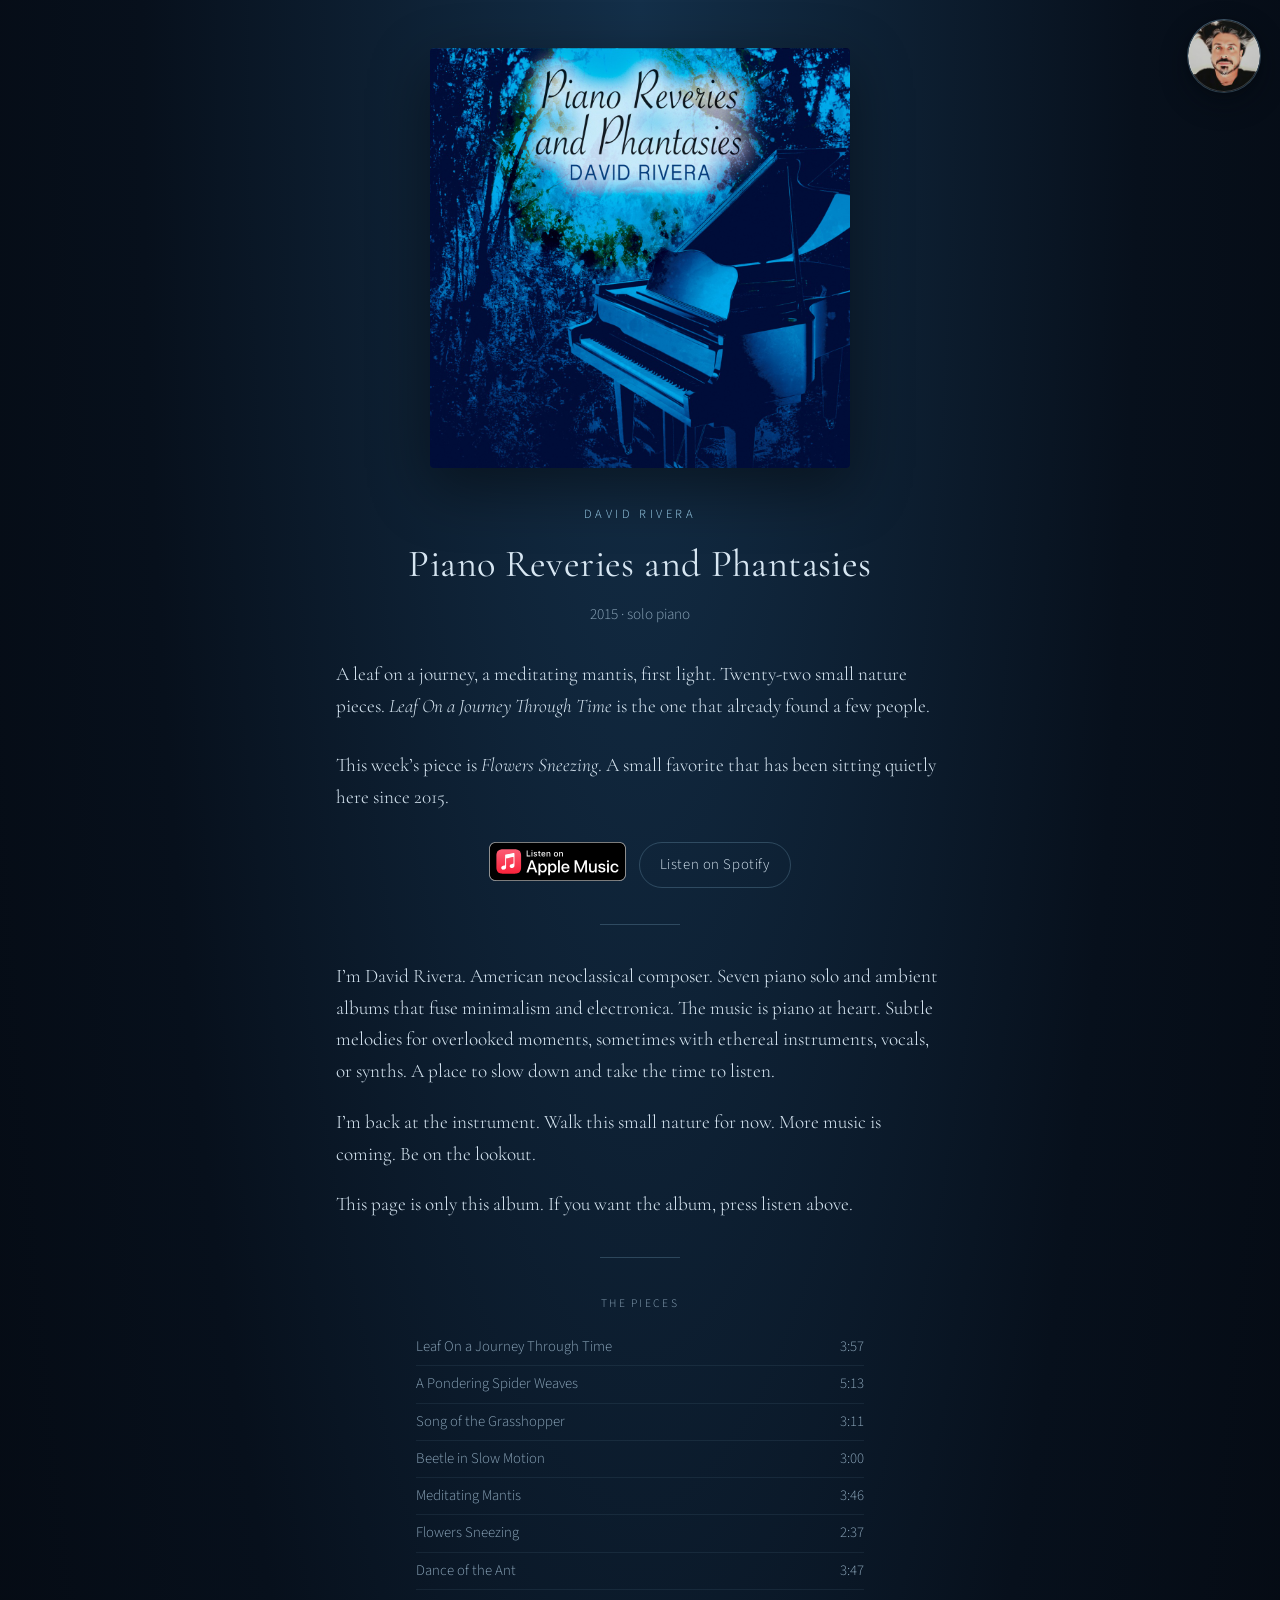
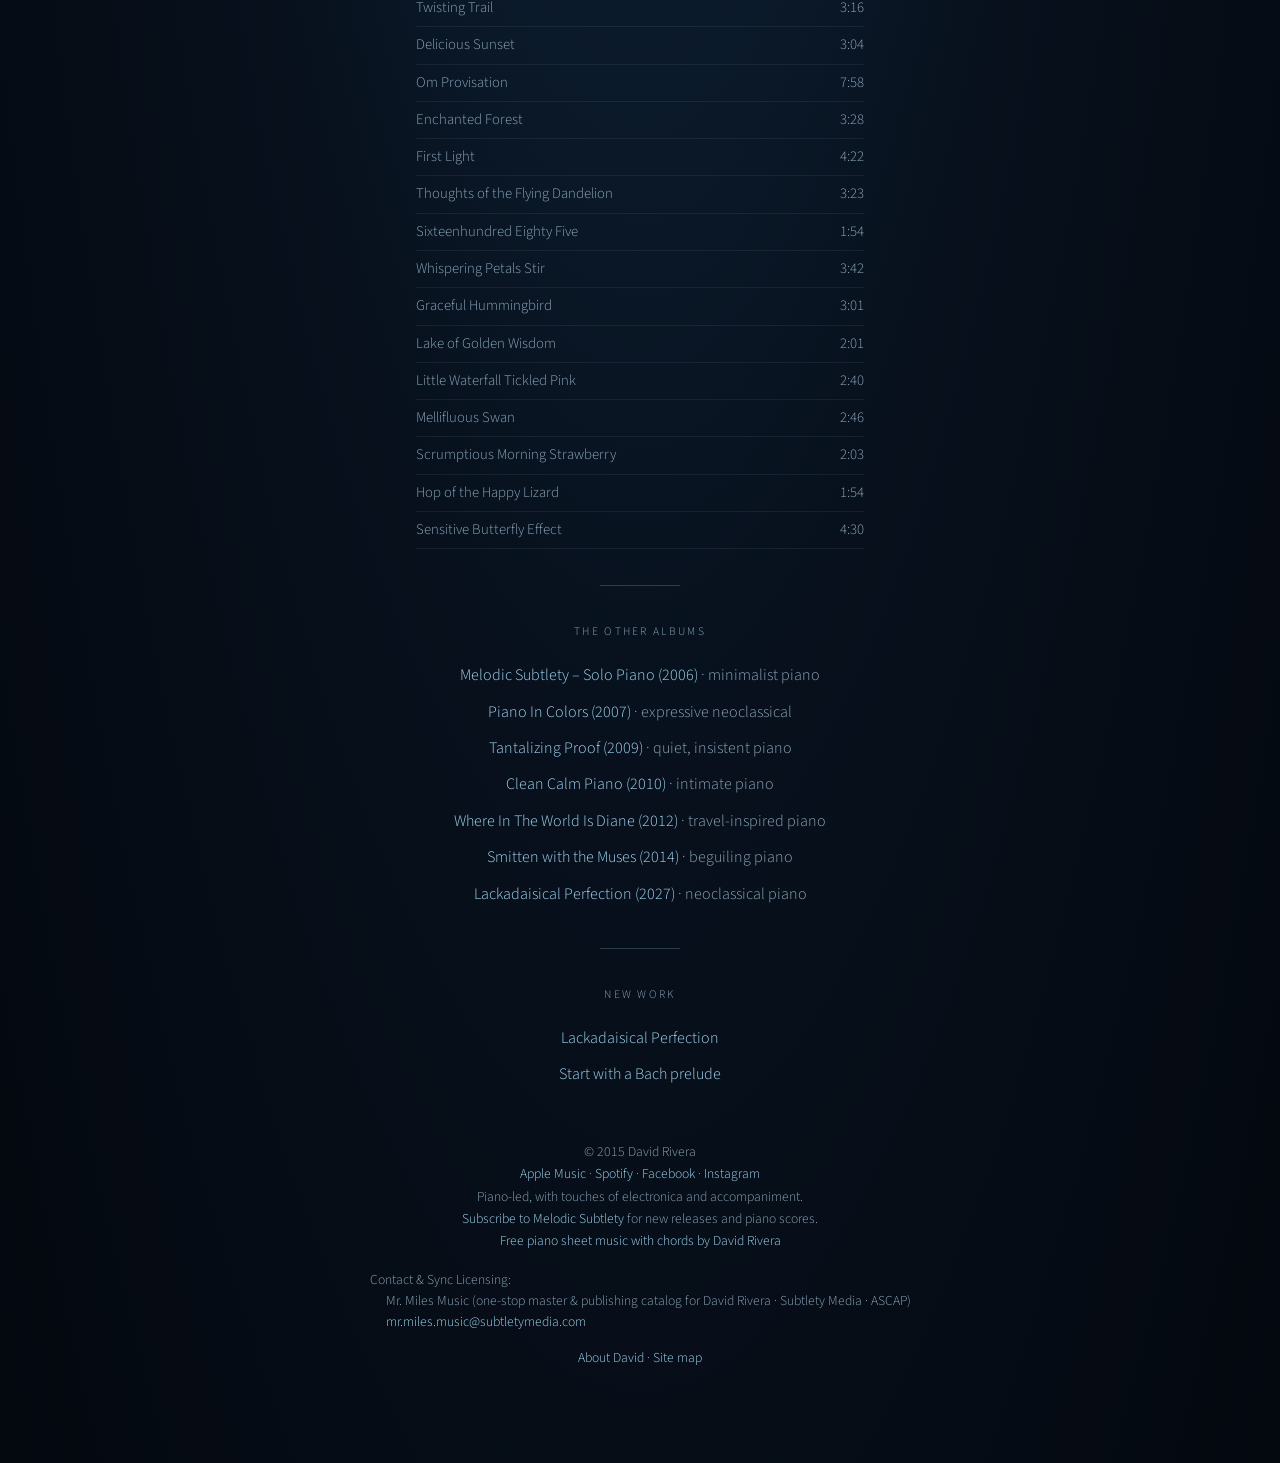
==== index.html @ 4d1a5474 "Readable Site map page; footer link points to it instead of raw XML" ====
<!DOCTYPE html>
<html lang="en">
<head>
<meta charset="utf-8">
<link rel="sitemap" type="application/xml" title="Sitemap" href="/sitemap.xml">
<meta name="google-site-verification" content="2uWduGOjH4iI0aQv9qp-Reoj5HKkmGQ1-oBqHUxMhzQ">
<meta name="viewport" content="width=device-width, initial-scale=1">
<link rel="icon" href="/favicon.ico" sizes="any">
<link rel="icon" href="/favicon.svg" type="image/svg+xml">
<link rel="icon" type="image/png" sizes="32x32" href="/favicon-32.png">
<link rel="apple-touch-icon" href="/apple-touch-icon.png">
<title>Piano Pieces for Reading | Piano Reveries</title>
<meta name="description" content="Piano pieces for reading, journaling, a rainy afternoon, or drifting off to sleep. Twenty-two short nature pieces; start with Leaf On a Journey Through Time.">
<link rel="canonical" href="https://pianoreveries.com/">
<meta property="og:type" content="music.album">
<meta property="og:site_name" content="David Rivera">
<meta property="og:title" content="Piano Pieces for Reading | Piano Reveries">
<meta property="og:description" content="Piano pieces for reading, journaling, and drifting off to sleep. Twenty-two short nature pieces. Start with Leaf On a Journey Through Time.">
<meta property="og:url" content="https://pianoreveries.com/">
<meta property="og:image" content="https://pianoreveries.com/assets/piano-reveries-cover.jpg">
<meta property="og:image:width" content="1200">
<meta property="og:image:height" content="1200">
<meta property="og:image:alt" content="Cover of Piano Reveries and Phantasies: a piano in a blue forest">
<meta property="music:musician" content="https://open.spotify.com/artist/5qoC4NXvjfV3cylbXALzV3">
<meta name="twitter:card" content="summary_large_image">
<meta name="twitter:title" content="Piano Pieces for Reading | Piano Reveries">
<meta name="twitter:description" content="Piano pieces for reading, journaling, and drifting off to sleep. Twenty-two short nature pieces. Start with Leaf On a Journey Through Time.">
<meta name="twitter:image" content="https://pianoreveries.com/assets/piano-reveries-cover.jpg">
<meta name="twitter:image:alt" content="Cover of Piano Reveries and Phantasies: a piano in a blue forest">
<script type="application/ld+json">
{
  "@context": "https://schema.org",
  "@graph": [
    {
      "@type": "Person",
      "@id": "https://lackadaisicalperfection.com/about/#david-rivera",
      "name": "David Rivera",
      "jobTitle": "American composer",
      "description": "David Rivera is an American composer of piano-led instrumental music. He plays and samples every instrument on his recordings himself. He is a member of ASCAP.",
      "url": "https://lackadaisicalperfection.com/about/",
      "nationality": {
        "@type": "Country",
        "name": "United States"
      },
      "memberOf": {
        "@type": "Organization",
        "name": "ASCAP",
        "url": "https://www.ascap.com/"
      },
      "affiliation": {
        "@id": "https://lackadaisicalperfection.com/about/#subtlety-media"
      },
      "sameAs": [
        "https://open.spotify.com/artist/5qoC4NXvjfV3cylbXALzV3",
        "https://music.apple.com/us/artist/david-rivera/1325691064",
        "https://x.com/melodicsubtlety",
        "https://www.facebook.com/pianoincolors",
        "https://www.instagram.com/pianodavid1492/",
        "https://www.pandora.com/artist/david-rivera/ARXtg47gfjlv3nJ",
        "https://www.youtube.com/channel/UCDqZ1e9Ur4PHynEylN_mJDg"
      ]
    },
    {
      "@type": "Organization",
      "@id": "https://lackadaisicalperfection.com/about/#subtlety-media",
      "name": "Subtlety Media, LLC",
      "url": "https://lackadaisicalperfection.com/about/"
    },
    {
      "@type": "MusicAlbum",
      "name": "Piano Reveries and Phantasies",
      "url": "https://pianoreveries.com/",
      "image": "https://pianoreveries.com/assets/piano-reveries-cover.jpg",
      "byArtist": {
        "@id": "https://lackadaisicalperfection.com/about/#david-rivera"
      },
      "datePublished": "2015",
      "numTracks": 22,
      "genre": [
        "Solo piano",
        "Neoclassical"
      ],
      "sameAs": [
        "https://music.apple.com/us/album/piano-reveries-and-phantasies/1034879736",
        "https://open.spotify.com/album/3Yo4sk9QOR7ToSO01Wn72U"
      ],
      "description": "A leaf on a journey, a meditating mantis, first light. Twenty-two small nature pieces. Leaf On a Journey Through Time is the one that already found a few people.",
      "recordLabel": {
        "@id": "https://lackadaisicalperfection.com/about/#subtlety-media"
      },
      "track": [
        {
          "@type": "MusicRecording",
          "position": 1,
          "name": "Leaf On a Journey Through Time",
          "duration": "PT3M57S"
        },
        {
          "@type": "MusicRecording",
          "position": 2,
          "name": "A Pondering Spider Weaves",
          "duration": "PT5M13S"
        },
        {
          "@type": "MusicRecording",
          "position": 3,
          "name": "Song of the Grasshopper",
          "duration": "PT3M11S"
        },
        {
          "@type": "MusicRecording",
          "position": 4,
          "name": "Beetle in Slow Motion",
          "duration": "PT3M0S"
        },
        {
          "@type": "MusicRecording",
          "position": 5,
          "name": "Meditating Mantis",
          "duration": "PT3M46S"
        },
        {
          "@type": "MusicRecording",
          "position": 6,
          "name": "Flowers Sneezing",
          "duration": "PT2M37S"
        },
        {
          "@type": "MusicRecording",
          "position": 7,
          "name": "Dance of the Ant",
          "duration": "PT3M47S"
        },
        {
          "@type": "MusicRecording",
          "position": 8,
          "name": "Twisting Trail",
          "duration": "PT3M16S"
        },
        {
          "@type": "MusicRecording",
          "position": 9,
          "name": "Delicious Sunset",
          "duration": "PT3M4S"
        },
        {
          "@type": "MusicRecording",
          "position": 10,
          "name": "Om Provisation",
          "duration": "PT7M58S"
        },
        {
          "@type": "MusicRecording",
          "position": 11,
          "name": "Enchanted Forest",
          "duration": "PT3M28S"
        },
        {
          "@type": "MusicRecording",
          "position": 12,
          "name": "First Light",
          "duration": "PT4M22S"
        },
        {
          "@type": "MusicRecording",
          "position": 13,
          "name": "Thoughts of the Flying Dandelion",
          "duration": "PT3M23S"
        },
        {
          "@type": "MusicRecording",
          "position": 14,
          "name": "Sixteenhundred Eighty Five",
          "duration": "PT1M54S"
        },
        {
          "@type": "MusicRecording",
          "position": 15,
          "name": "Whispering Petals Stir",
          "duration": "PT3M42S"
        },
        {
          "@type": "MusicRecording",
          "position": 16,
          "name": "Graceful Hummingbird",
          "duration": "PT3M1S"
        },
        {
          "@type": "MusicRecording",
          "position": 17,
          "name": "Lake of Golden Wisdom",
          "duration": "PT2M1S"
        },
        {
          "@type": "MusicRecording",
          "position": 18,
          "name": "Little Waterfall Tickled Pink",
          "duration": "PT2M40S"
        },
        {
          "@type": "MusicRecording",
          "position": 19,
          "name": "Mellifluous Swan",
          "duration": "PT2M46S"
        },
        {
          "@type": "MusicRecording",
          "position": 20,
          "name": "Scrumptious Morning Strawberry",
          "duration": "PT2M3S"
        },
        {
          "@type": "MusicRecording",
          "position": 21,
          "name": "Hop of the Happy Lizard",
          "duration": "PT1M54S"
        },
        {
          "@type": "MusicRecording",
          "position": 22,
          "name": "Sensitive Butterfly Effect",
          "duration": "PT4M30S"
        }
      ],
      "publisher": {
        "@id": "https://lackadaisicalperfection.com/about/#subtlety-media"
      }
    }
  ]
}
</script>
<link rel="preconnect" href="https://fonts.googleapis.com">
<link rel="preconnect" href="https://fonts.gstatic.com" crossorigin>
<link href="https://fonts.googleapis.com/css2?family=Cormorant+Garamond:ital,wght@0,400;0,500;1,400&family=Source+Sans+3:wght@300;400;500&display=swap" rel="stylesheet">
<style>
  :root {
    --navy: #07101c;
    --ink: #d7e6f2;
    --mute: #8aa4b8;
    --glow: #9fd4f0;
    --line: rgba(159,212,240,0.22);
  }
  * { box-sizing: border-box; }
  html, body { margin: 0; padding: 0; }
  body {
    background: radial-gradient(ellipse at 50% 0%, #14304a 0%, #07101c 55%, #04080f 100%);
    color: var(--ink);
    font-family: "Source Sans 3", sans-serif;
    font-weight: 300;
    line-height: 1.65;
    min-height: 100vh;
  }
  main {
    max-width: 720px;
    margin: 0 auto;
    padding: 48px 24px 80px;
  }
  .cover {
    display: block;
    width: min(420px, 100%);
    margin: 0 auto 36px;
    border-radius: 4px;
    box-shadow: 0 20px 60px rgba(0,0,0,0.45);
  }
  h1 {
    font-family: "Cormorant Garamond", serif;
    font-weight: 400;
    font-size: clamp(1.8rem, 4vw, 2.4rem);
    text-align: center;
    margin: 0 0 6px;
    letter-spacing: 0.01em;
  }
  .byline {
    text-align: center;
    letter-spacing: 0.28em;
    text-transform: uppercase;
    font-size: 0.78rem;
    color: var(--glow);
    margin: 0 0 8px;
  }
  .year {
    text-align: center;
    color: var(--mute);
    font-size: 0.95rem;
    margin: 0 0 32px;
  }
  .album-note, .from-david {
    font-family: "Cormorant Garamond", serif;
    font-size: 1.2rem;
    max-width: 38rem;
    margin: 0 auto 28px;
  }
  .from-david p { margin: 0 0 1em; }
  .from-david p:last-child { margin-bottom: 0; }
  .rule {
    border: 0;
    border-top: 1px solid var(--line);
    width: 80px;
    margin: 36px auto;
  }
  .actions {
    display: flex;
    flex-wrap: wrap;
    gap: 12px;
    justify-content: center;
    margin: 8px 0 36px;
  }
  .apple-badge { display: inline-block; line-height: 0; }
  .apple-badge img { height: 40px; width: auto; vertical-align: middle; }
  .btn {
    display: inline-block;
    padding: 10px 20px;
    border: 1px solid var(--line);
    border-radius: 999px;
    color: var(--ink);
    text-decoration: none;
    letter-spacing: 0.04em;
    font-size: 0.92rem;
  }
  .btn:hover { border-color: var(--glow); color: #fff; }
  .tracks {
    list-style: none;
    padding: 0;
    margin: 0 auto;
    max-width: 28rem;
    color: var(--mute);
    font-size: 0.92rem;
  }
  .tracks li {
    display: flex;
    justify-content: space-between;
    gap: 16px;
    padding: 6px 0;
    border-bottom: 1px solid rgba(159,212,240,0.08);
  }
  .tracks .n { opacity: 0.55; min-width: 1.5em; }
  .label {
    text-align: center;
    letter-spacing: 0.2em;
    text-transform: uppercase;
    font-size: 0.72rem;
    color: var(--mute);
    margin: 0 0 16px;
  }
  footer {
    text-align: center;
    color: var(--mute);
    font-size: 0.85rem;
    margin-top: 48px;
  }
  footer a { color: var(--glow); text-decoration: none; }
  footer .contact {
    display: inline-block;
    margin-top: 1rem;
    text-align: left;
    line-height: 1.55;
  }
  footer .contact .who {
    padding-left: 1rem;
  }
  .catalog { list-style: none; padding: 0; margin: 0 auto 8px; max-width: 28rem; text-align: center; }
  .catalog li { padding: 5px 0; }
  .catalog a { color: var(--glow); text-decoration: none; }
  .catalog a:hover { text-decoration: underline; }
  .catalog .desc { color: var(--mute); }
  .new-work a { color: var(--glow); text-decoration: none; }
  .new-work a:hover { text-decoration: underline; }
</style>
<link rel="stylesheet" href="/assets/site-nav.css">
<script src="/assets/site-nav.js" defer></script>
</head>
<body>
<a class="skip-link" href="#content">Skip to content</a>
<main id="content">
  <img class="cover" src="assets/piano-reveries-cover.jpg" alt="Cover of Piano Reveries and Phantasies: a piano in a blue forest">
  <p class="byline">David Rivera</p>
  <h1>Piano Reveries and Phantasies</h1>
  <p class="year">2015 · solo piano</p>

  <p class="album-note">A leaf on a journey, a meditating mantis, first light. Twenty-two small nature pieces. <i>Leaf On a Journey Through Time</i> is the one that already found a few people.</p>
  <p class="album-note">This week’s piece is <i>Flowers Sneezing</i>. A small favorite that has been sitting quietly here since 2015.</p>

  <div class="actions">
    <a class="apple-badge" href="https://music.apple.com/us/album/piano-reveries-and-phantasies/1034879736?ls=1" target="_blank" rel="noopener"><img src="listen-on-apple-music.svg" alt="Listen on Apple Music" height="40"></a>
    <a class="btn" href="https://open.spotify.com/album/3Yo4sk9QOR7ToSO01Wn72U" target="_blank" rel="noopener">Listen on Spotify</a>
  </div>

  <hr class="rule">

  <div class="from-david">
    <p>I’m David Rivera. American neoclassical composer. Seven piano solo and ambient albums that fuse minimalism and electronica. The music is piano at heart. Subtle melodies for overlooked moments, sometimes with ethereal instruments, vocals, or synths. A place to slow down and take the time to listen.</p>
    <p>I’m back at the instrument. Walk this small nature for now. More music is coming. Be on the lookout.</p>
    <p>This page is only this album. If you want the album, press listen above.</p>
  </div>

  <hr class="rule">


  <p class="label">The pieces</p>
  <ol class="tracks">
    <li><span>Leaf On a Journey Through Time</span><span>3:57</span></li>
    <li><span>A Pondering Spider Weaves</span><span>5:13</span></li>
    <li><span>Song of the Grasshopper</span><span>3:11</span></li>
    <li><span>Beetle in Slow Motion</span><span>3:00</span></li>
    <li><span>Meditating Mantis</span><span>3:46</span></li>
    <li><span>Flowers Sneezing</span><span>2:37</span></li>
    <li><span>Dance of the Ant</span><span>3:47</span></li>
    <li><span>Twisting Trail</span><span>3:16</span></li>
    <li><span>Delicious Sunset</span><span>3:04</span></li>
    <li><span>Om Provisation</span><span>7:58</span></li>
    <li><span>Enchanted Forest</span><span>3:28</span></li>
    <li><span>First Light</span><span>4:22</span></li>
    <li><span>Thoughts of the Flying Dandelion</span><span>3:23</span></li>
    <li><span>Sixteenhundred Eighty Five</span><span>1:54</span></li>
    <li><span>Whispering Petals Stir</span><span>3:42</span></li>
    <li><span>Graceful Hummingbird</span><span>3:01</span></li>
    <li><span>Lake of Golden Wisdom</span><span>2:01</span></li>
    <li><span>Little Waterfall Tickled Pink</span><span>2:40</span></li>
    <li><span>Mellifluous Swan</span><span>2:46</span></li>
    <li><span>Scrumptious Morning Strawberry</span><span>2:03</span></li>
    <li><span>Hop of the Happy Lizard</span><span>1:54</span></li>
    <li><span>Sensitive Butterfly Effect</span><span>4:30</span></li>
  </ol>
  <hr class="rule">
  <p class="label">The other albums</p>
  <ul class="catalog">
    <li><a href="https://melodicsubtlety.com/">Melodic Subtlety – Solo Piano (2006)</a><span class="desc"> · minimalist piano</span></li>
    <li><a href="https://pianoincolors.com/">Piano In Colors (2007)</a><span class="desc"> · expressive neoclassical</span></li>
    <li><a href="https://tantalizingproof.com/">Tantalizing Proof (2009)</a><span class="desc"> · quiet, insistent piano</span></li>
    <li><a href="https://cleancalmpiano.com/">Clean Calm Piano (2010)</a><span class="desc"> · intimate piano</span></li>
    <li><a href="https://whereintheworldisdiane.com/">Where In The World Is Diane (2012)</a><span class="desc"> · travel-inspired piano</span></li>
    <li><a href="https://smittenwiththemuses.com/">Smitten with the Muses (2014)</a><span class="desc"> · beguiling piano</span></li>
    <li><a href="https://lackadaisicalperfection.com/">Lackadaisical Perfection (2027)</a><span class="desc"> · neoclassical piano</span></li>
  </ul>


  <hr class="rule">
  <p class="label">New work</p>
  <ul class="catalog new-work" style="margin:0 auto 24px;">
    <li><a href="https://lackadaisicalperfection.com">Lackadaisical Perfection</a></li>
    <li><a href="https://soundcloud.com/davidtwopointoh/bach_prelude_iv_cinematic_remi" target="_blank" rel="noopener">Start with a Bach prelude</a></li>
  </ul>

  <footer>
    © 2015 David Rivera
    <br>
    <a href="https://music.apple.com/us/artist/david-rivera/1325691064?ls=1" target="_blank" rel="noopener">Apple Music</a>
    ·
    <a href="https://open.spotify.com/artist/5qoC4NXvjfV3cylbXALzV3" target="_blank" rel="noopener">Spotify</a>
    ·
    <a href="https://www.facebook.com/pianoincolors" target="_blank" rel="noopener" aria-label="David and his Piano on Facebook">Facebook</a>
    ·
    <a href="https://www.instagram.com/pianodavid1492/" target="_blank" rel="noopener" aria-label="David Rivera on Instagram">Instagram</a><br>
    Piano-led, with touches of electronica and accompaniment.
    <br>
    <a href="https://lackadaisicalperfection.com/subscribe/">Subscribe to Melodic Subtlety</a> for new releases and piano scores.
    <br>
    <a href="https://lackadaisicalperfection.com/scores/">Free piano sheet music with chords by David Rivera</a>
    <br>
    <div class="contact">
      Contact &amp; Sync Licensing:
      <div class="who">
        Mr. Miles Music (one-stop master &amp; publishing catalog for David Rivera · Subtlety Media · ASCAP)<br>
        <a href="mailto:mr.miles.music@subtletymedia.com">mr.miles.music@subtletymedia.com</a>
      </div>
    </div>
    <p class="footer-stores"><a href="https://lackadaisicalperfection.com/about/">About David</a> · <a href="/sitemap/">Site map</a></p>
  </footer>
</main>
<!-- GoatCounter: privacy-friendly page view + score-download counts (no cookies). -->
<script>window.goatcounter = {path: function(p) { return location.host + p }}</script>
<script data-goatcounter="https://subtletymedia.goatcounter.com/count" async src="https://gc.zgo.at/count.js"></script>
</body>
</html>
---- assets/site-nav.css ----
/* Photo button and page menu. Colors follow the album page. */
:root {
  --nav-ink: #d7e6f2;
  --nav-glow: #9fd4f0;
  --nav-navy: #07101c;
  --nav-line: rgba(159, 212, 240, 0.28);
  --nav-size: 72px;
  --nav-inset: 20px;
}

.nav-toggle {
  position: fixed;
  z-index: 40;
  top: max(var(--nav-inset), env(safe-area-inset-top, 0px));
  right: max(var(--nav-inset), env(safe-area-inset-right, 0px));
  width: var(--nav-size);
  height: var(--nav-size);
  margin: 0;
  padding: 0;
  border: 0;
  border-radius: 50%;
  background: var(--nav-navy);
  cursor: pointer;
  overflow: hidden;
  -webkit-tap-highlight-color: transparent;
  box-shadow:
    0 10px 28px rgba(4, 8, 15, 0.45),
    0 2px 8px rgba(4, 8, 15, 0.28),
    0 0 0 1px rgba(159, 212, 240, 0.42);
}

.nav-toggle img {
  display: block;
  width: 100%;
  height: 100%;
  object-fit: cover;
  border-radius: 50%;
}

.nav-toggle::after {
  content: "";
  position: absolute;
  inset: 0;
  border-radius: 50%;
  pointer-events: none;
  box-shadow: inset 0 0 0 1px rgba(215, 230, 242, 0.2);
}

.nav-toggle:hover {
  box-shadow:
    0 12px 32px rgba(4, 8, 15, 0.5),
    0 2px 8px rgba(4, 8, 15, 0.3),
    0 0 0 1px rgba(159, 212, 240, 0.62);
}

.nav-toggle[aria-expanded="true"] {
  box-shadow:
    0 10px 28px rgba(4, 8, 15, 0.45),
    0 2px 8px rgba(4, 8, 15, 0.28),
    0 0 0 1px rgba(159, 212, 240, 0.78);
}

.nav-toggle:focus {
  outline: none;
}

.nav-toggle:focus-visible {
  outline: 2px solid var(--nav-glow);
  outline-offset: 4px;
}

.site-menu {
  position: fixed;
  z-index: 39;
  top: calc(max(var(--nav-inset), env(safe-area-inset-top, 0px)) + var(--nav-size) + 14px);
  right: max(var(--nav-inset), env(safe-area-inset-right, 0px));
  width: min(17.5rem, calc(100vw - 28px - env(safe-area-inset-left, 0px) - env(safe-area-inset-right, 0px)));
  max-height: calc(100vh - var(--nav-size) - var(--nav-inset) - 36px);
  max-height: calc(100dvh - var(--nav-size) - var(--nav-inset) - 36px - env(safe-area-inset-bottom, 0px));
  margin: 0;
  padding: 0;
  overflow: auto;
  overscroll-behavior: contain;
  background: rgba(7, 16, 28, 0.94);
  border: 1px solid var(--nav-line);
  border-radius: 10px;
  box-shadow: 0 18px 46px rgba(4, 8, 15, 0.42);
  backdrop-filter: blur(12px);
  -webkit-backdrop-filter: blur(12px);
  opacity: 0;
  transform: translateY(-8px);
  transition: opacity 0.28s ease, transform 0.28s ease;
}

.site-menu ul {
  list-style: none;
  margin: 0;
  padding: 0.7rem 0;
}

.site-menu.is-open {
  opacity: 1;
  transform: translateY(0);
}

.site-menu a {
  display: block;
  padding: 0.78rem 1.45rem;
  color: var(--nav-ink);
  font-family: "Cormorant Garamond", "Palatino Linotype", Palatino, Georgia, serif;
  font-size: 1.4rem;
  font-weight: 400;
  letter-spacing: 0.01em;
  line-height: 1.25;
  text-decoration: none;
}

.site-menu a:hover {
  color: var(--nav-glow);
}

.site-menu a:focus {
  outline: none;
}

.site-menu a:focus-visible {
  outline: 2px solid var(--nav-glow);
  outline-offset: -3px;
  color: var(--nav-glow);
}

@media (max-width: 760px) {
  :root {
    --nav-size: 64px;
    --nav-inset: 14px;
  }

  body > main {
    padding-top: 96px;
  }
}

@media (prefers-reduced-motion: reduce) {
  .site-menu {
    transform: none;
    transition: none;
  }
}

.album-index {
  border-top: 1px solid var(--nav-line);
  margin: 0;
  padding: 0.75rem 0 0.35rem;
}

.album-index-label {
  margin: 0;
  padding: 0 0.95rem 0.3rem;
  font-family: "Source Sans 3", sans-serif;
  font-size: 0.72rem;
  font-weight: 400;
  letter-spacing: 0.2em;
  text-transform: uppercase;
  color: #8aa4b8;
}

.site-menu .album-list {
  list-style: none;
  margin: 0;
  padding: 0 0 0.35rem;
}

.site-menu .album-list a,
.site-menu .album-list .is-here {
  display: flex;
  align-items: center;
  gap: 0.7rem;
  padding: 0.38rem 0.9rem;
  color: var(--nav-ink);
  font-family: "Cormorant Garamond", "Palatino Linotype", Palatino, Georgia, serif;
  font-size: 1.15rem;
  font-weight: 400;
  letter-spacing: 0.01em;
  line-height: 1.2;
  text-decoration: none;
}

.site-menu .album-list .album-copy {
  display: flex;
  flex-direction: column;
  gap: 0.12rem;
  min-width: 0;
}

.site-menu .album-list img {
  width: 48px;
  height: 48px;
  flex: none;
  object-fit: cover;
  border-radius: 2px;
}

.site-menu .album-list a:hover {
  color: var(--nav-glow);
}

.site-menu .album-list .is-here {
  color: #8aa4b8;
  cursor: default;
}

.site-menu .album-list .here-label {
  font-family: "Source Sans 3", sans-serif;
  font-size: 0.68rem;
  font-weight: 400;
  letter-spacing: 0.14em;
  text-transform: uppercase;
  line-height: 1.2;
  color: #8aa4b8;
}

@media (max-width: 760px) {
  .site-menu .album-list {
    display: grid;
    grid-template-columns: 1fr 1fr;
    gap: 0.7rem 0.55rem;
    padding: 0.15rem 0.85rem 0.75rem;
  }

  .site-menu .album-list a,
  .site-menu .album-list .is-here {
    flex-direction: column;
    align-items: flex-start;
    gap: 0.35rem;
    padding: 0;
    font-size: 1.05rem;
  }
}

/* Off-screen until focused, then fixed, so it never shifts the cover. */
.skip-link {
  position: absolute;
  width: 1px;
  height: 1px;
  padding: 0;
  margin: -1px;
  overflow: hidden;
  clip: rect(0, 0, 0, 0);
  white-space: nowrap;
  border: 0;
}
.skip-link:focus {
  position: fixed;
  z-index: 50;
  top: 12px;
  left: 12px;
  width: auto;
  height: auto;
  margin: 0;
  padding: 0.55rem 0.9rem;
  overflow: visible;
  clip: auto;
  background: var(--nav-glow);
  color: var(--nav-navy);
  font-family: "Source Sans 3", sans-serif;
  font-size: 0.95rem;
  font-weight: 500;
  line-height: 1.2;
  text-decoration: none;
  border-radius: 4px;
}
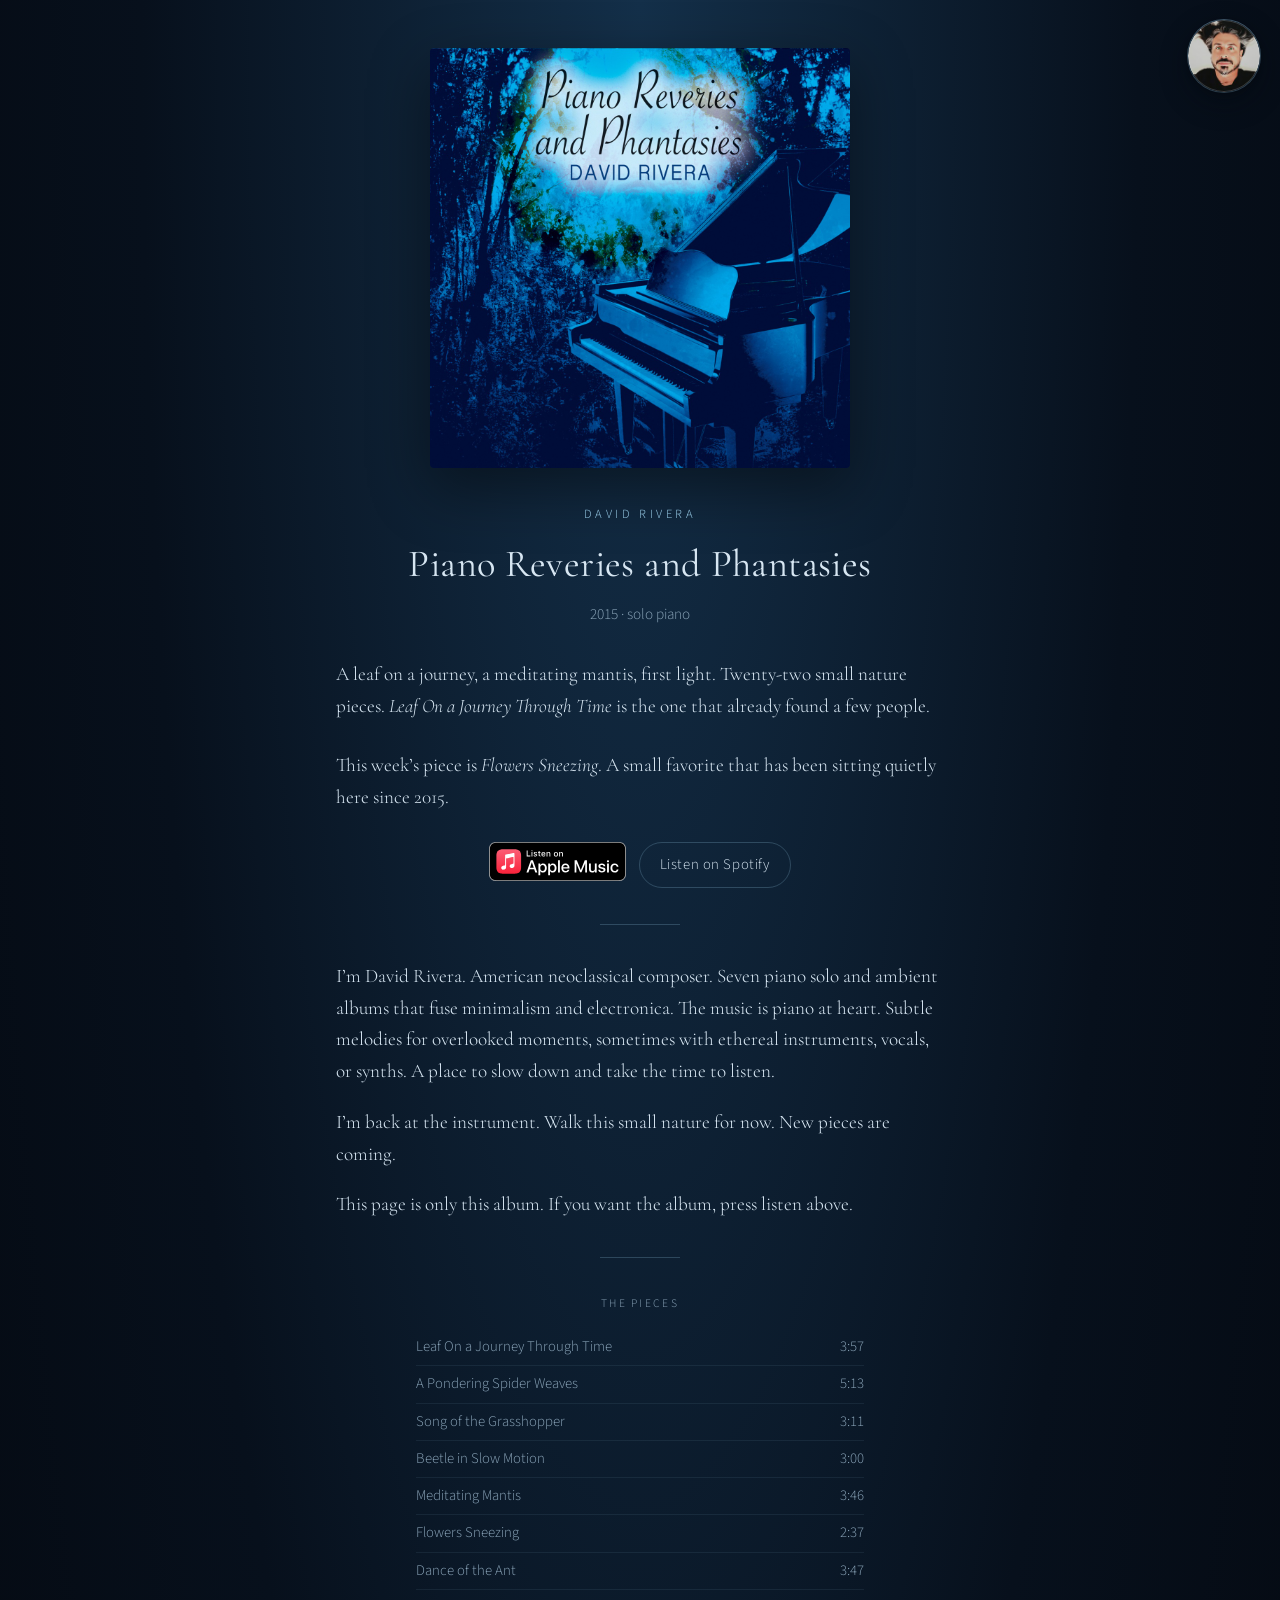
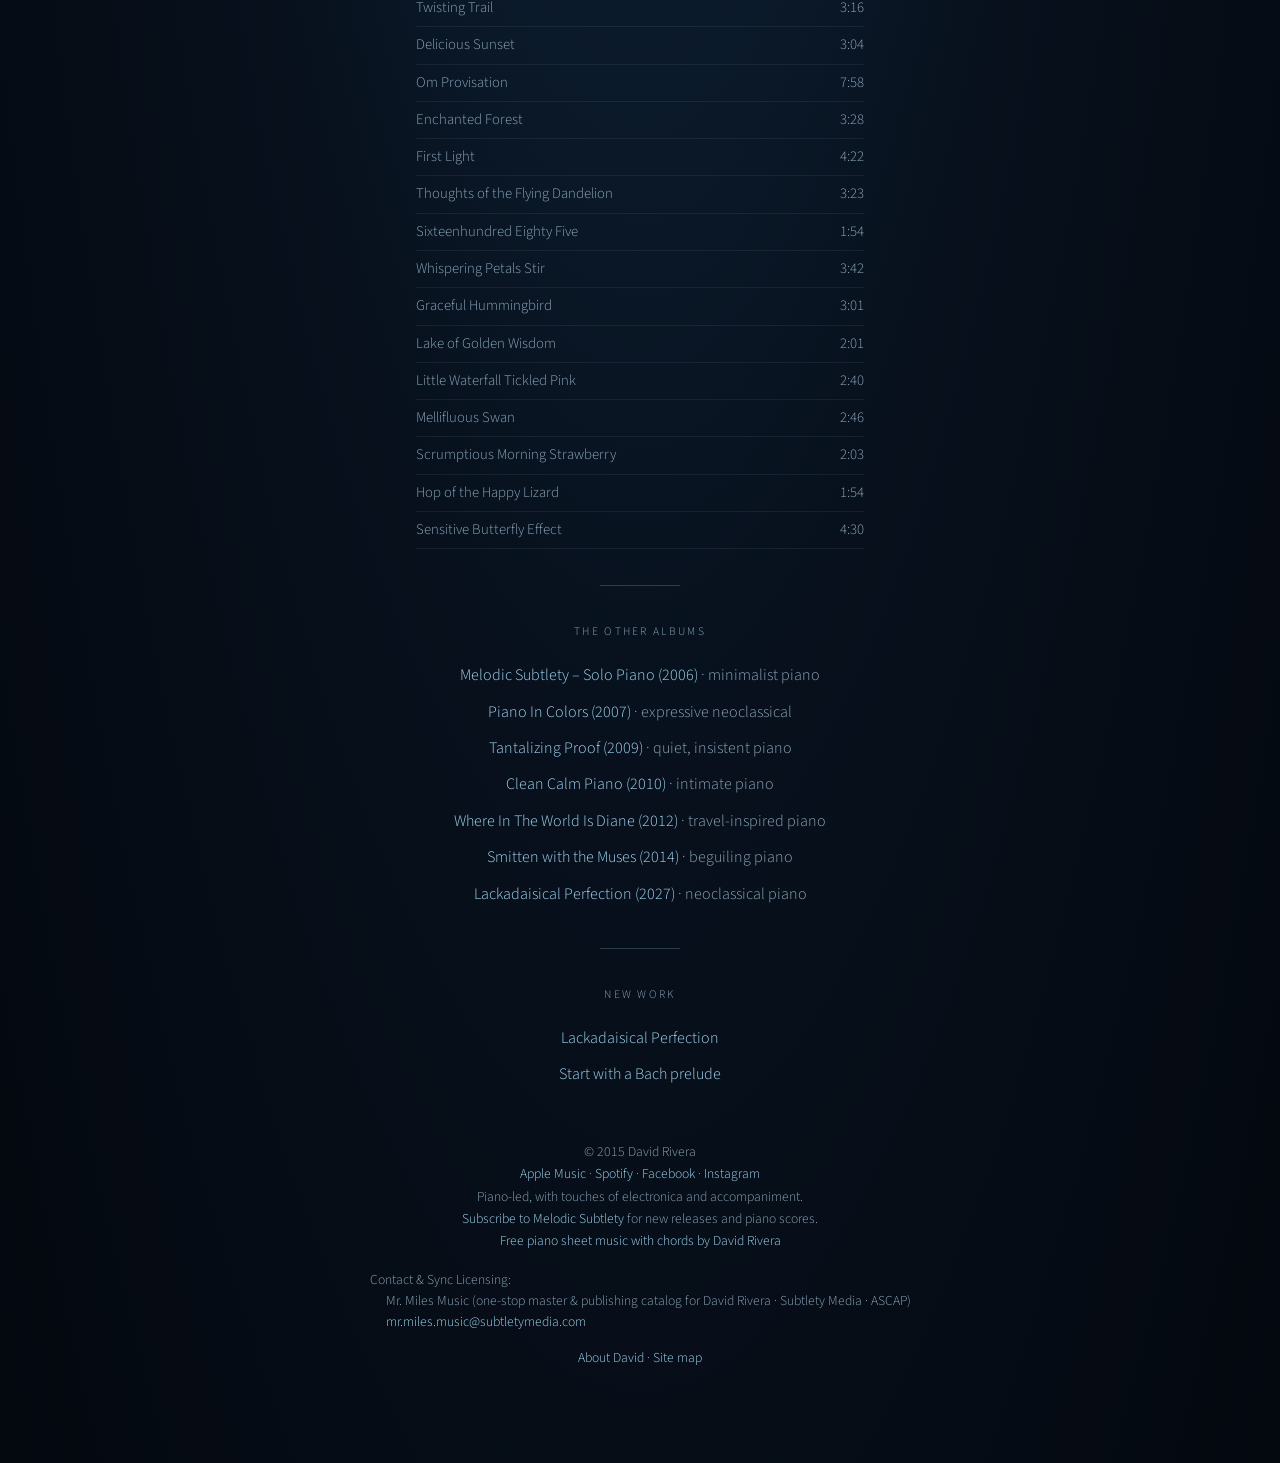
==== commit 855d57cb: "Homepage: say 'New pieces are coming.'" ====
--- a/index.html
+++ b/index.html
@@ -368,6 +368,23 @@
 </style>
 <link rel="stylesheet" href="/assets/site-nav.css">
 <script src="/assets/site-nav.js" defer></script>
+<!-- Meta Pixel Code -->
+<script>
+!function(f,b,e,v,n,t,s)
+{if(f.fbq)return;n=f.fbq=function(){n.callMethod?
+n.callMethod.apply(n,arguments):n.queue.push(arguments)};
+if(!f._fbq)f._fbq=n;n.push=n;n.loaded=!0;n.version='2.0';
+n.queue=[];t=b.createElement(e);t.async=!0;
+t.src=v;s=b.getElementsByTagName(e)[0];
+s.parentNode.insertBefore(t,s)}(window, document,'script',
+'https://connect.facebook.net/en_US/fbevents.js');
+fbq('init', '257777058255900');
+fbq('track', 'PageView');
+</script>
+<noscript><img height="1" width="1" alt="" style="display:none"
+src="https://www.facebook.com/tr?id=257777058255900&ev=PageView&noscript=1"
+/></noscript>
+<!-- End Meta Pixel Code -->
 </head>
 <body>
 <a class="skip-link" href="#content">Skip to content</a>
@@ -389,7 +406,7 @@
 
   <div class="from-david">
     <p>I’m David Rivera. American neoclassical composer. Seven piano solo and ambient albums that fuse minimalism and electronica. The music is piano at heart. Subtle melodies for overlooked moments, sometimes with ethereal instruments, vocals, or synths. A place to slow down and take the time to listen.</p>
-    <p>I’m back at the instrument. Walk this small nature for now. More music is coming. Be on the lookout.</p>
+    <p>I’m back at the instrument. Walk this small nature for now. New pieces are coming.</p>
     <p>This page is only this album. If you want the album, press listen above.</p>
   </div>
 
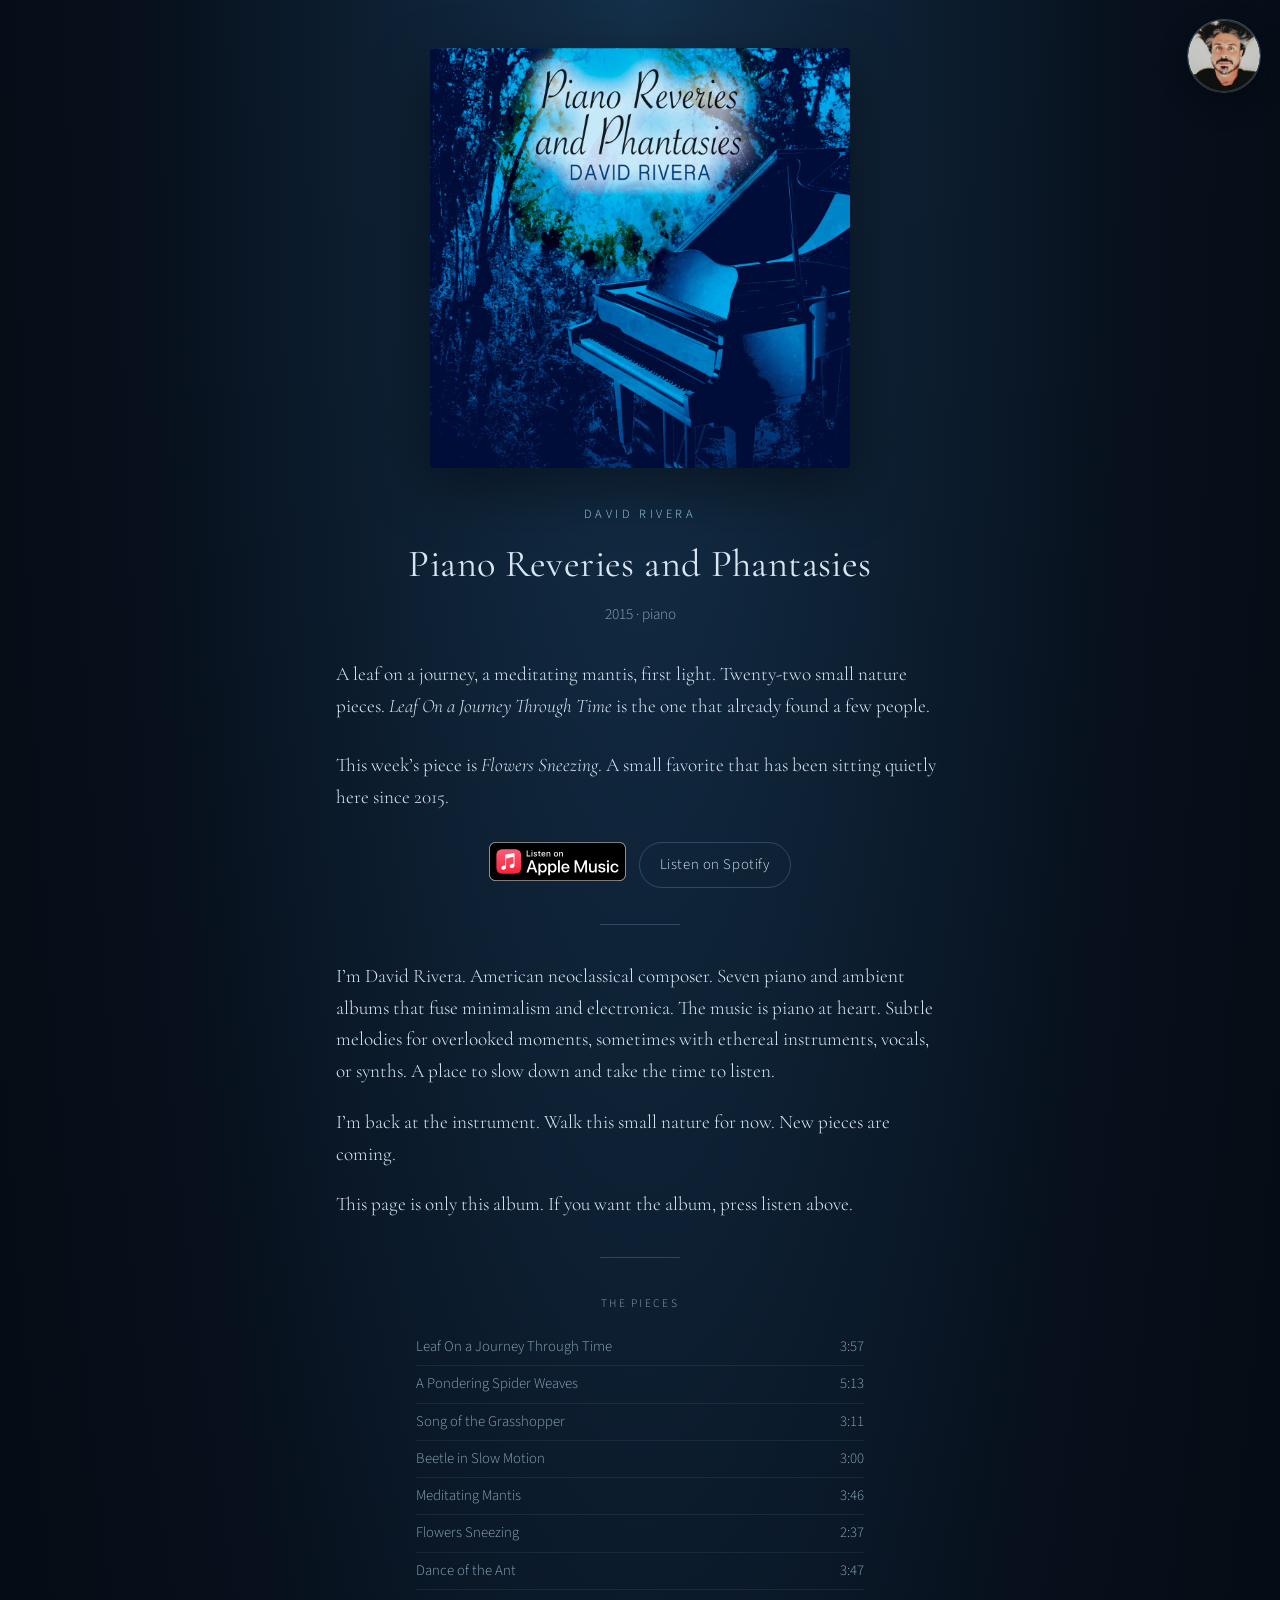
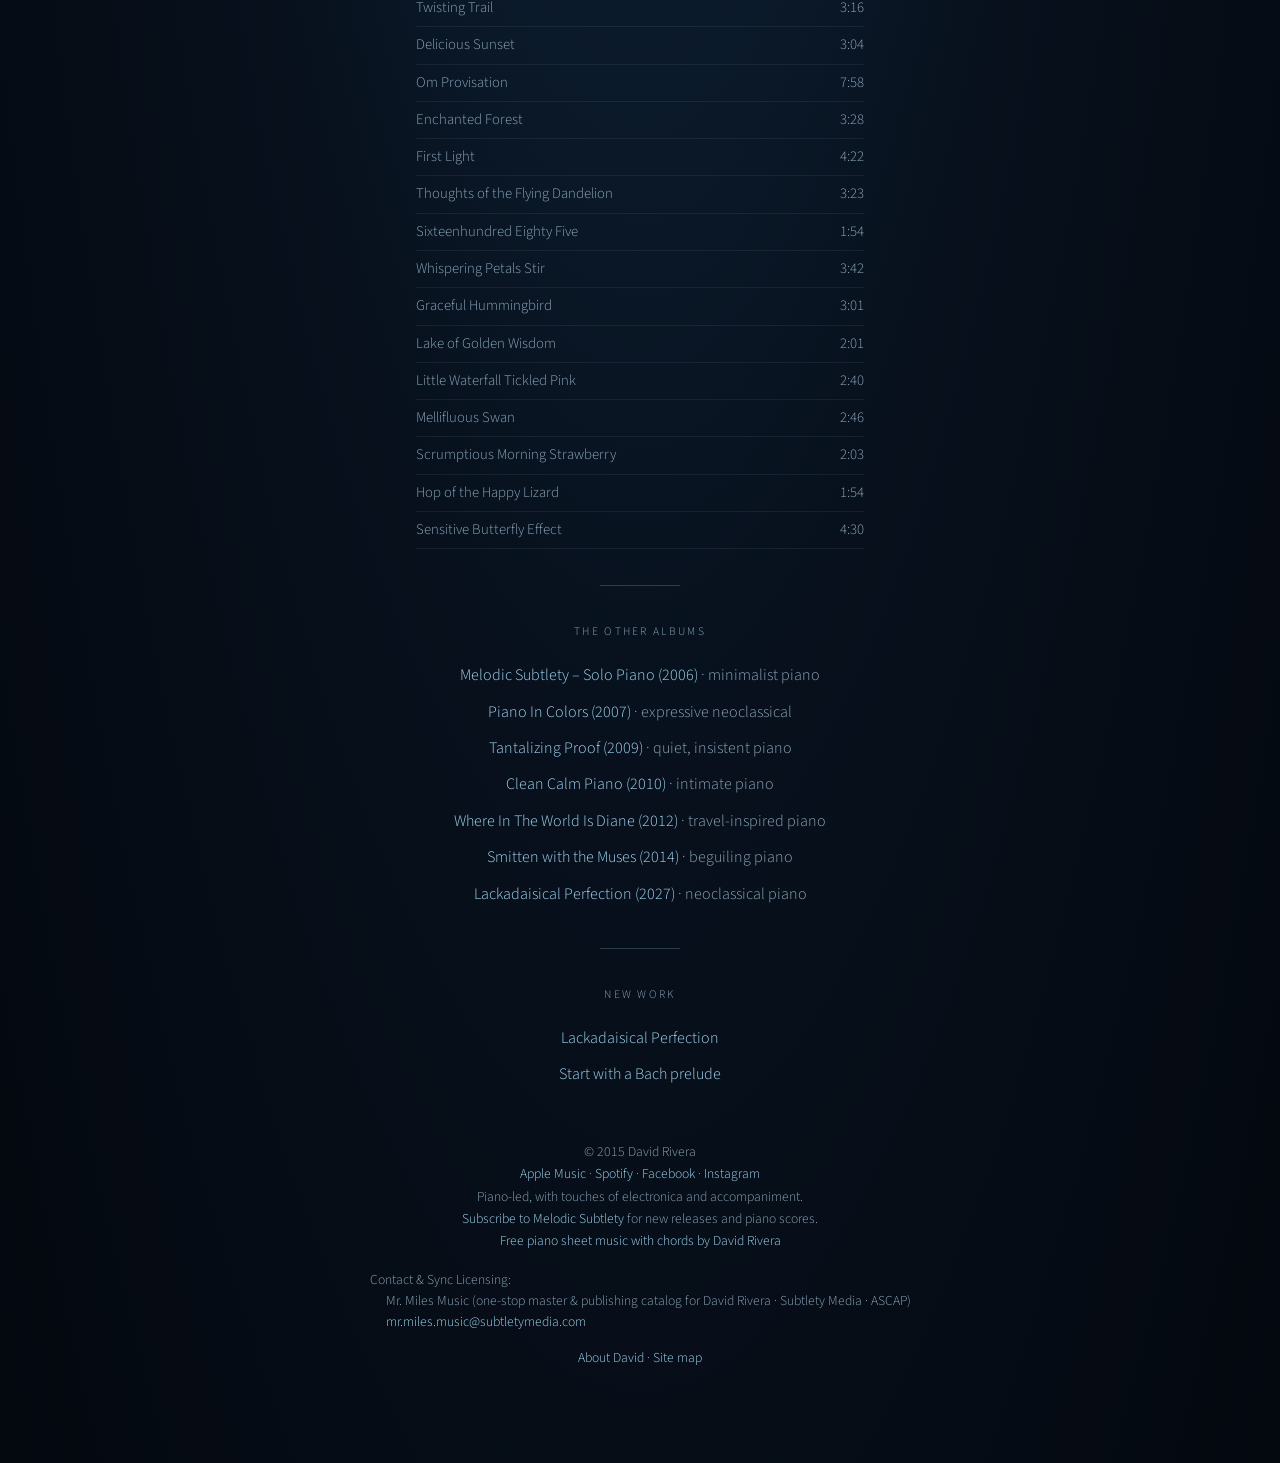
==== commit 60cfb8ab: "Replace 'solo' with 'piano'/'piano score' wording (keep album title and PDF filenames)" ====
--- a/index.html
+++ b/index.html
@@ -77,7 +77,7 @@
       "datePublished": "2015",
       "numTracks": 22,
       "genre": [
-        "Solo piano",
+        "Piano",
         "Neoclassical"
       ],
       "sameAs": [
@@ -392,7 +392,7 @@
   <img class="cover" src="assets/piano-reveries-cover.jpg" alt="Cover of Piano Reveries and Phantasies: a piano in a blue forest">
   <p class="byline">David Rivera</p>
   <h1>Piano Reveries and Phantasies</h1>
-  <p class="year">2015 · solo piano</p>
+  <p class="year">2015 · piano</p>
 
   <p class="album-note">A leaf on a journey, a meditating mantis, first light. Twenty-two small nature pieces. <i>Leaf On a Journey Through Time</i> is the one that already found a few people.</p>
   <p class="album-note">This week’s piece is <i>Flowers Sneezing</i>. A small favorite that has been sitting quietly here since 2015.</p>
@@ -405,7 +405,7 @@
   <hr class="rule">
 
   <div class="from-david">
-    <p>I’m David Rivera. American neoclassical composer. Seven piano solo and ambient albums that fuse minimalism and electronica. The music is piano at heart. Subtle melodies for overlooked moments, sometimes with ethereal instruments, vocals, or synths. A place to slow down and take the time to listen.</p>
+    <p>I’m David Rivera. American neoclassical composer. Seven piano and ambient albums that fuse minimalism and electronica. The music is piano at heart. Subtle melodies for overlooked moments, sometimes with ethereal instruments, vocals, or synths. A place to slow down and take the time to listen.</p>
     <p>I’m back at the instrument. Walk this small nature for now. New pieces are coming.</p>
     <p>This page is only this album. If you want the album, press listen above.</p>
   </div>
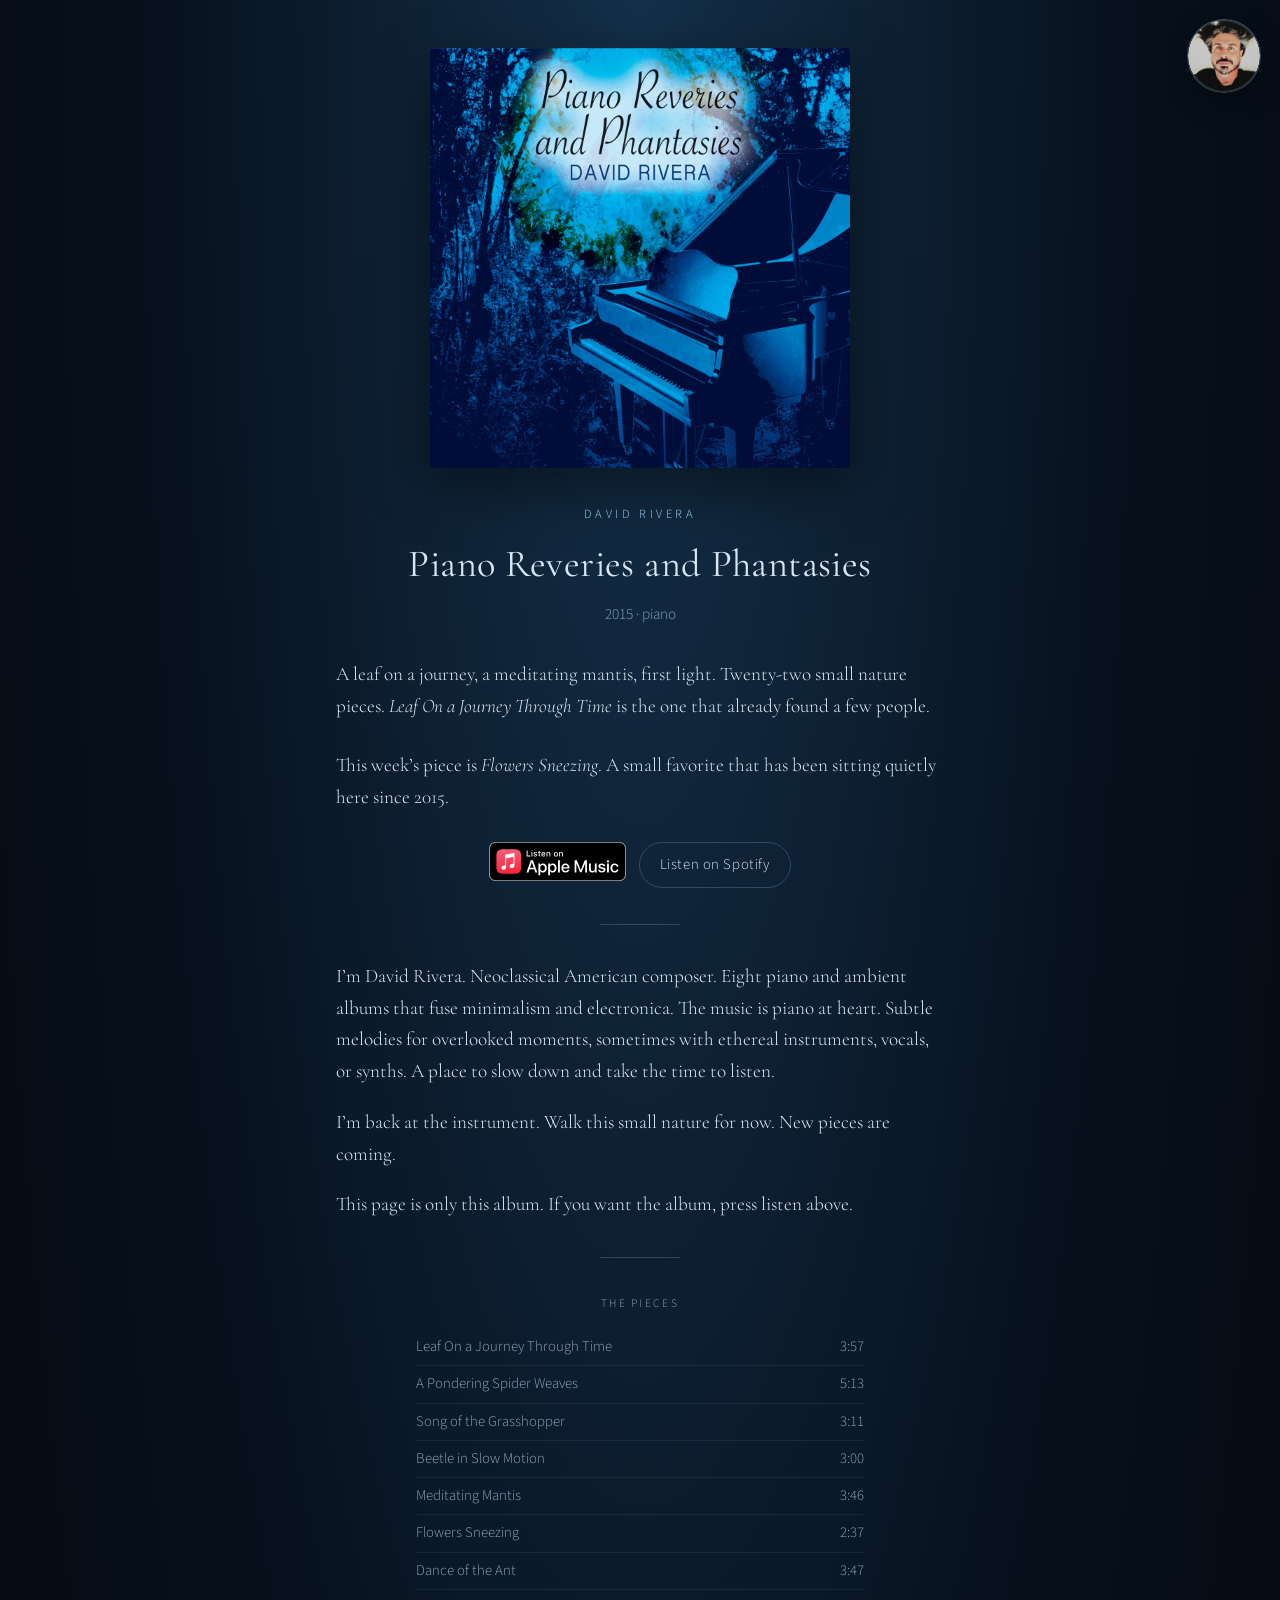
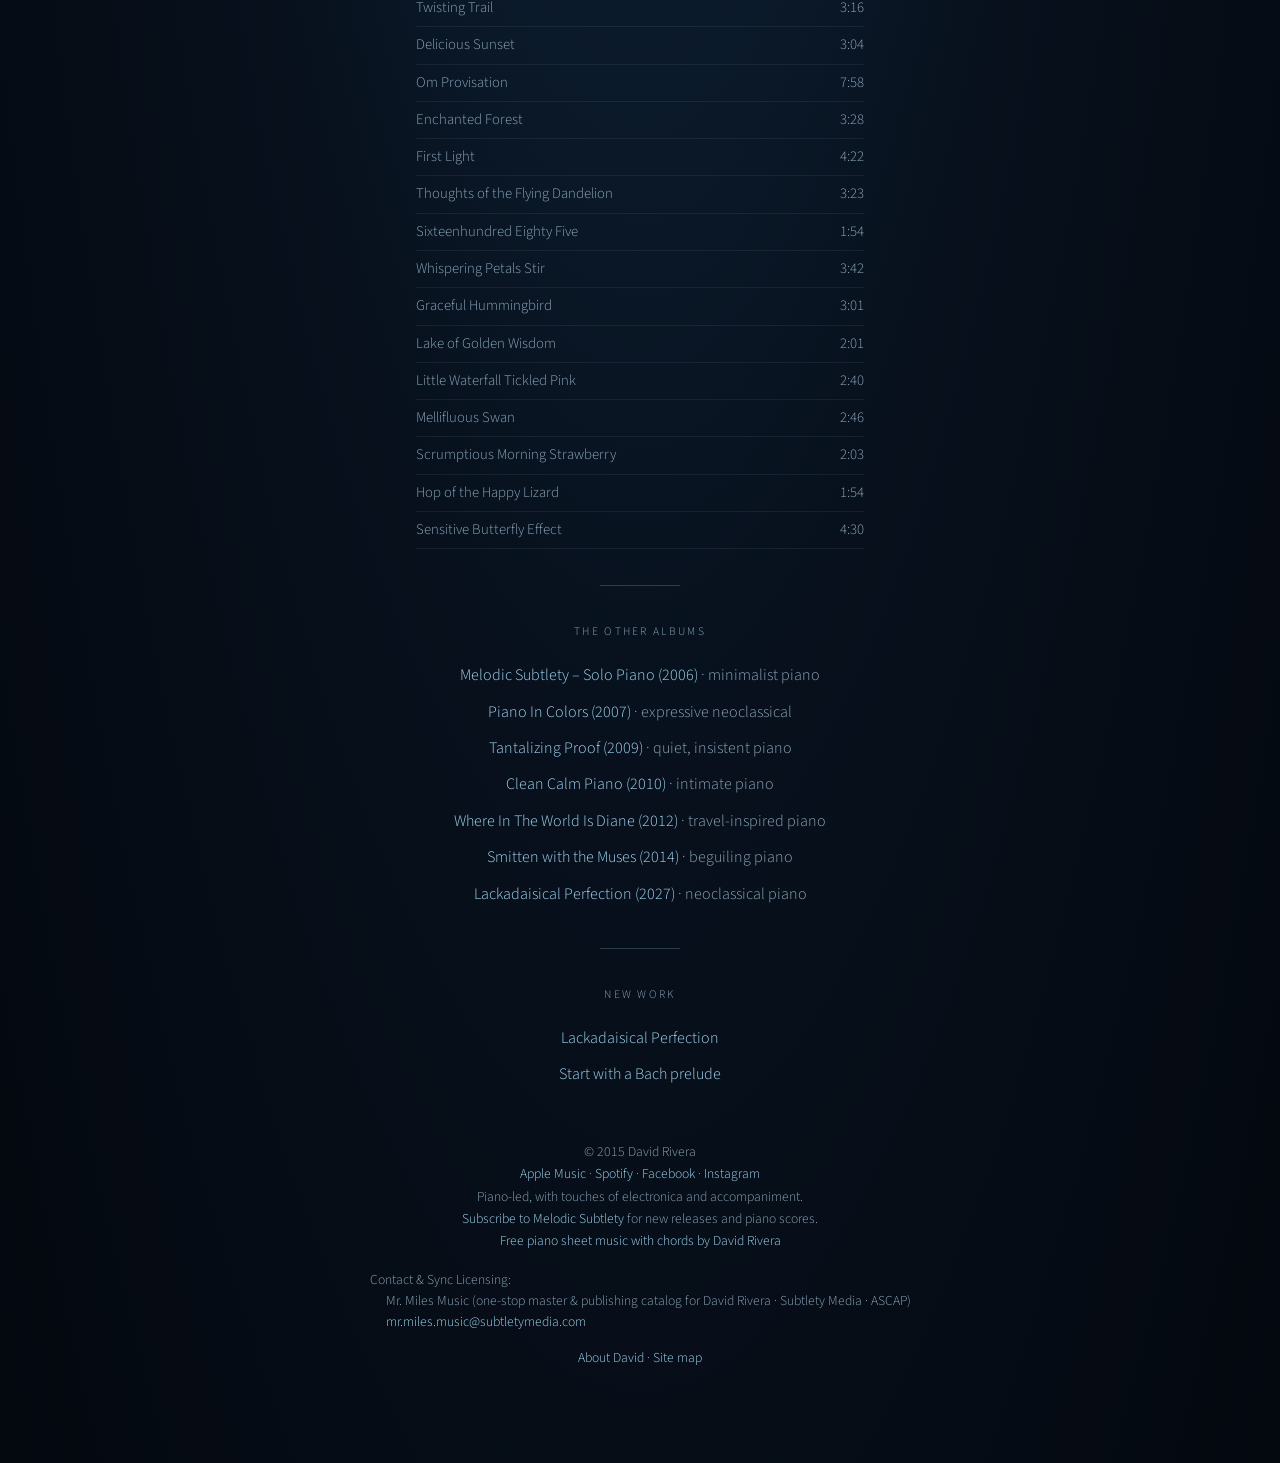
==== commit ad18110f: "Neoclassical American composer, eight albums, YouTube @melodicsubtlety handle, missing meta tags / n" ====
--- a/index.html
+++ b/index.html
@@ -35,8 +35,8 @@
       "@type": "Person",
       "@id": "https://lackadaisicalperfection.com/about/#david-rivera",
       "name": "David Rivera",
-      "jobTitle": "American composer",
-      "description": "David Rivera is an American composer of piano-led instrumental music. He plays and samples every instrument on his recordings himself. He is a member of ASCAP.",
+      "jobTitle": "Neoclassical American composer",
+      "description": "David Rivera is a neoclassical American composer of piano-led instrumental music. He plays and samples every instrument on his recordings himself. He is a member of ASCAP.",
       "url": "https://lackadaisicalperfection.com/about/",
       "nationality": {
         "@type": "Country",
@@ -57,7 +57,7 @@
         "https://www.facebook.com/pianoincolors",
         "https://www.instagram.com/pianodavid1492/",
         "https://www.pandora.com/artist/david-rivera/ARXtg47gfjlv3nJ",
-        "https://www.youtube.com/channel/UCDqZ1e9Ur4PHynEylN_mJDg"
+        "https://www.youtube.com/@melodicsubtlety"
       ]
     },
     {
@@ -405,7 +405,7 @@
   <hr class="rule">
 
   <div class="from-david">
-    <p>I’m David Rivera. American neoclassical composer. Seven piano and ambient albums that fuse minimalism and electronica. The music is piano at heart. Subtle melodies for overlooked moments, sometimes with ethereal instruments, vocals, or synths. A place to slow down and take the time to listen.</p>
+    <p>I’m David Rivera. Neoclassical American composer. Eight piano and ambient albums that fuse minimalism and electronica. The music is piano at heart. Subtle melodies for overlooked moments, sometimes with ethereal instruments, vocals, or synths. A place to slow down and take the time to listen.</p>
     <p>I’m back at the instrument. Walk this small nature for now. New pieces are coming.</p>
     <p>This page is only this album. If you want the album, press listen above.</p>
   </div>
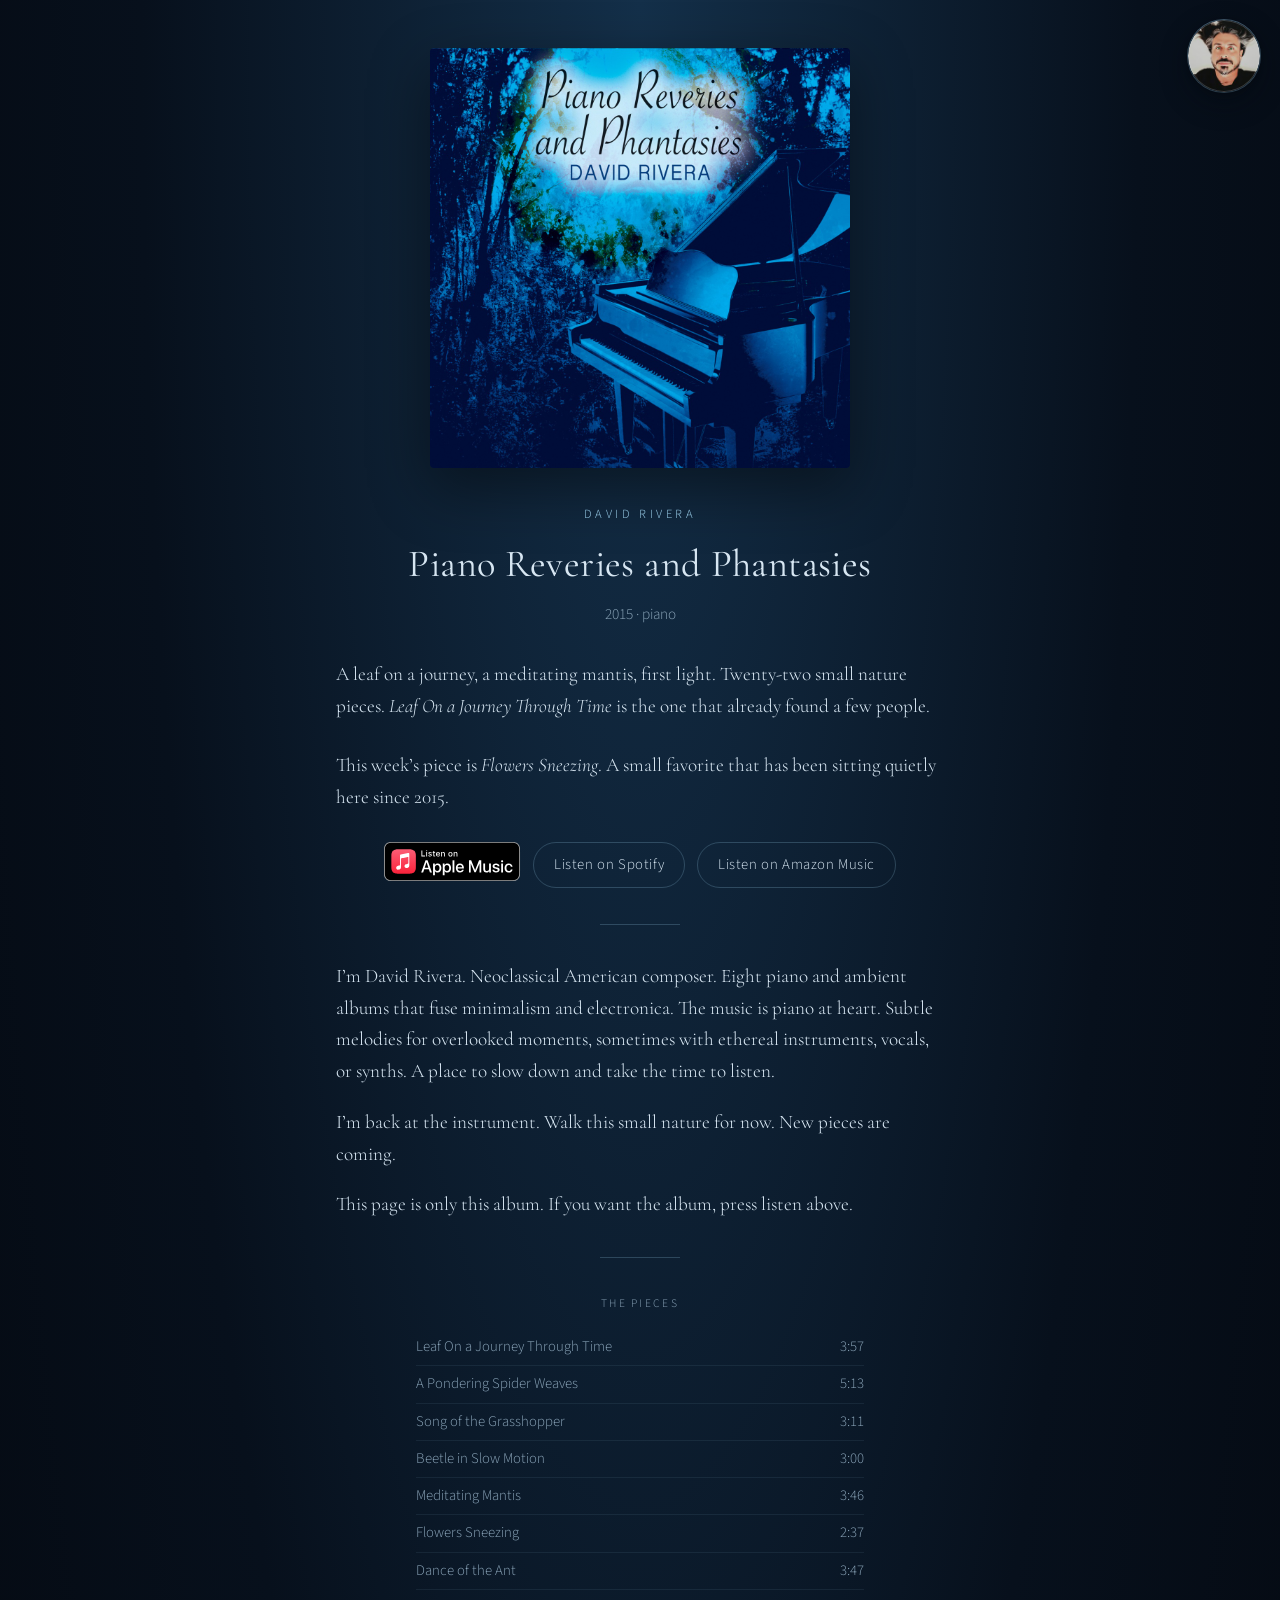
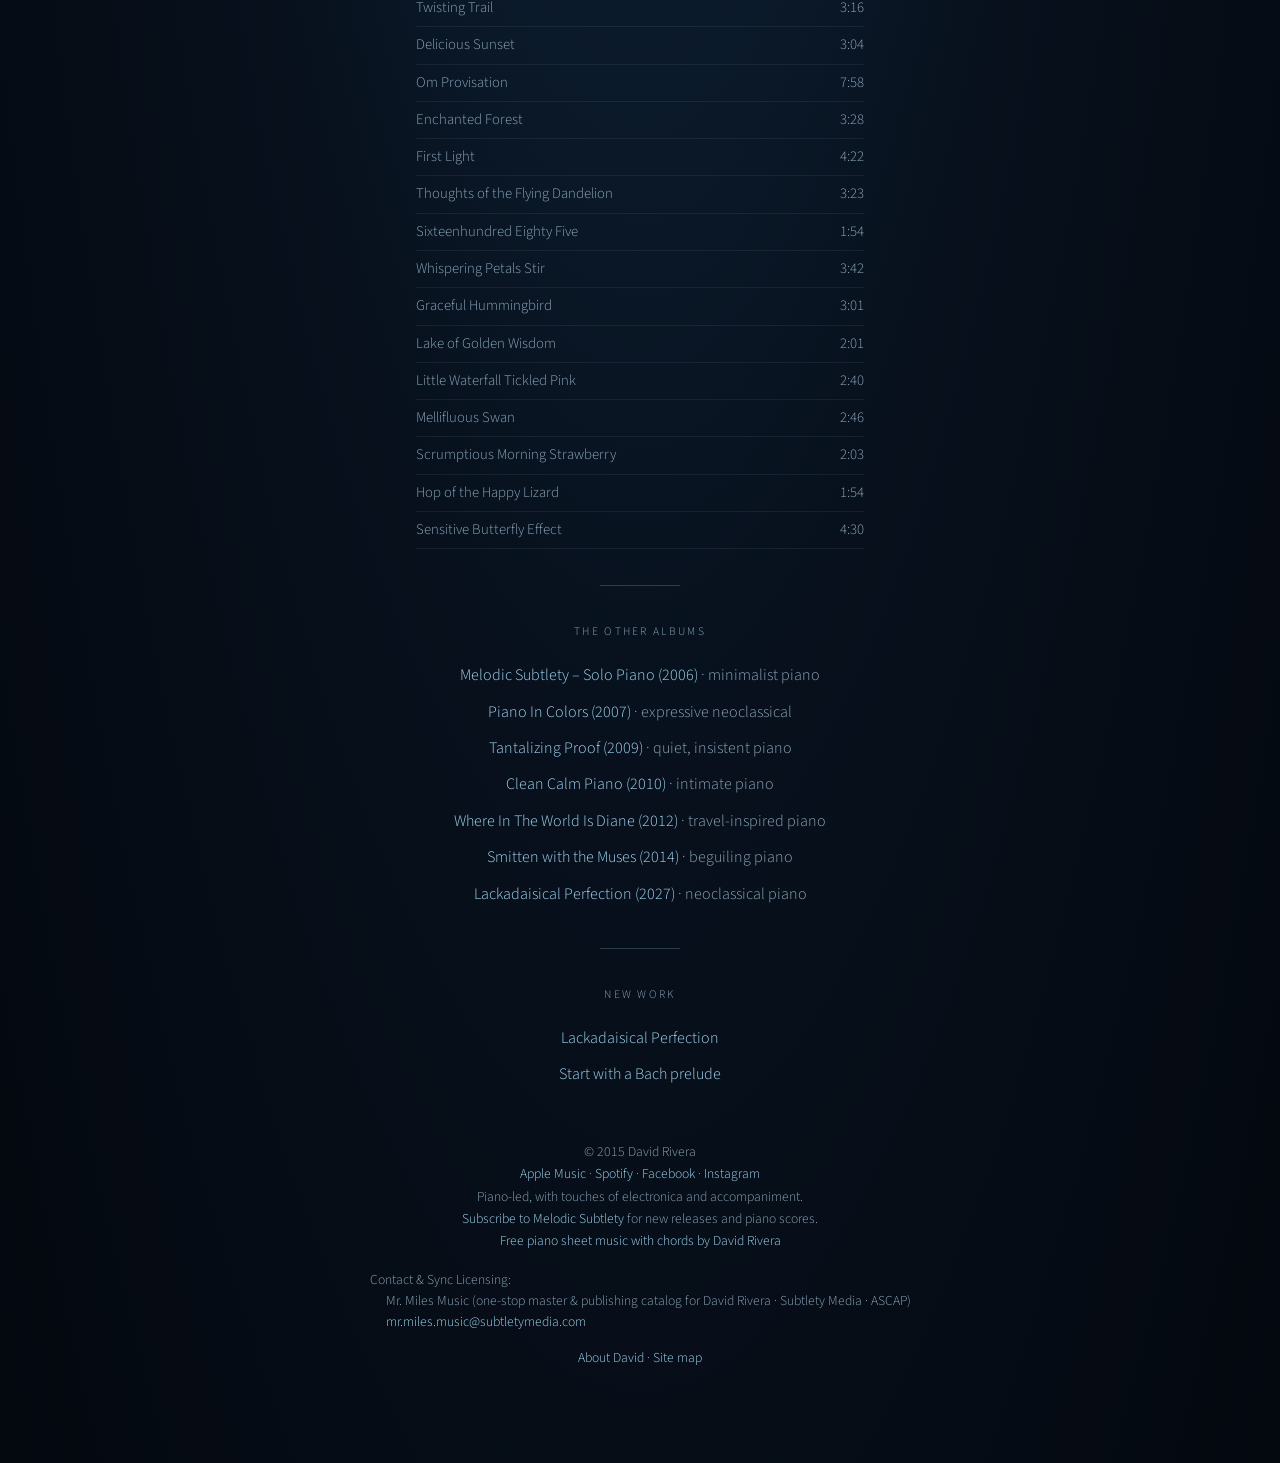
==== commit 7c39233b: "Add Amazon Music album link beside Apple and Spotify. The album listen row, MusicAlbum sameAs, and l" ====
--- a/index.html
+++ b/index.html
@@ -82,7 +82,8 @@
       ],
       "sameAs": [
         "https://music.apple.com/us/album/piano-reveries-and-phantasies/1034879736",
-        "https://open.spotify.com/album/3Yo4sk9QOR7ToSO01Wn72U"
+        "https://open.spotify.com/album/3Yo4sk9QOR7ToSO01Wn72U",
+        "https://music.amazon.com/albums/B014LUOTLU"
       ],
       "description": "A leaf on a journey, a meditating mantis, first light. Twenty-two small nature pieces. Leaf On a Journey Through Time is the one that already found a few people.",
       "recordLabel": {
@@ -400,6 +401,7 @@
   <div class="actions">
     <a class="apple-badge" href="https://music.apple.com/us/album/piano-reveries-and-phantasies/1034879736?ls=1" target="_blank" rel="noopener"><img src="listen-on-apple-music.svg" alt="Listen on Apple Music" height="40"></a>
     <a class="btn" href="https://open.spotify.com/album/3Yo4sk9QOR7ToSO01Wn72U" target="_blank" rel="noopener">Listen on Spotify</a>
+    <a class="btn" href="https://music.amazon.com/albums/B014LUOTLU" target="_blank" rel="noopener">Listen on Amazon Music</a>
   </div>
 
   <hr class="rule">
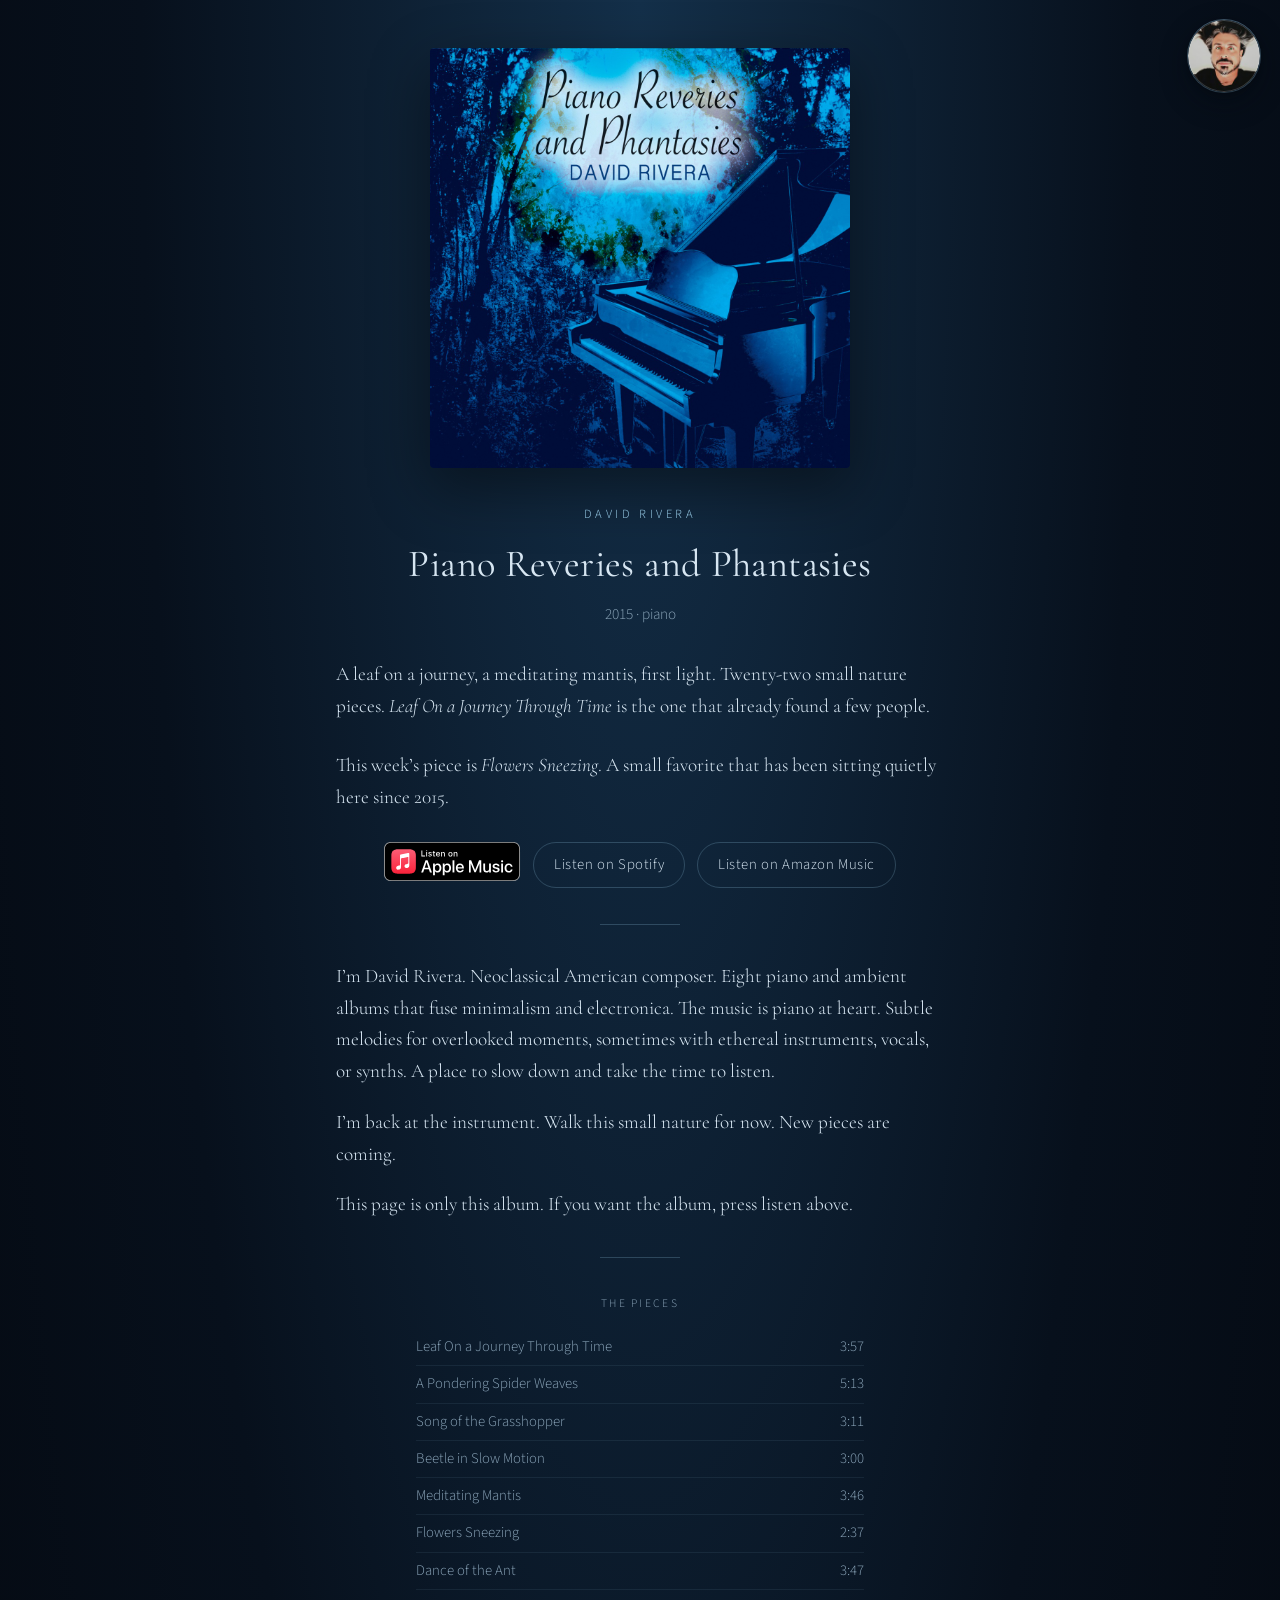
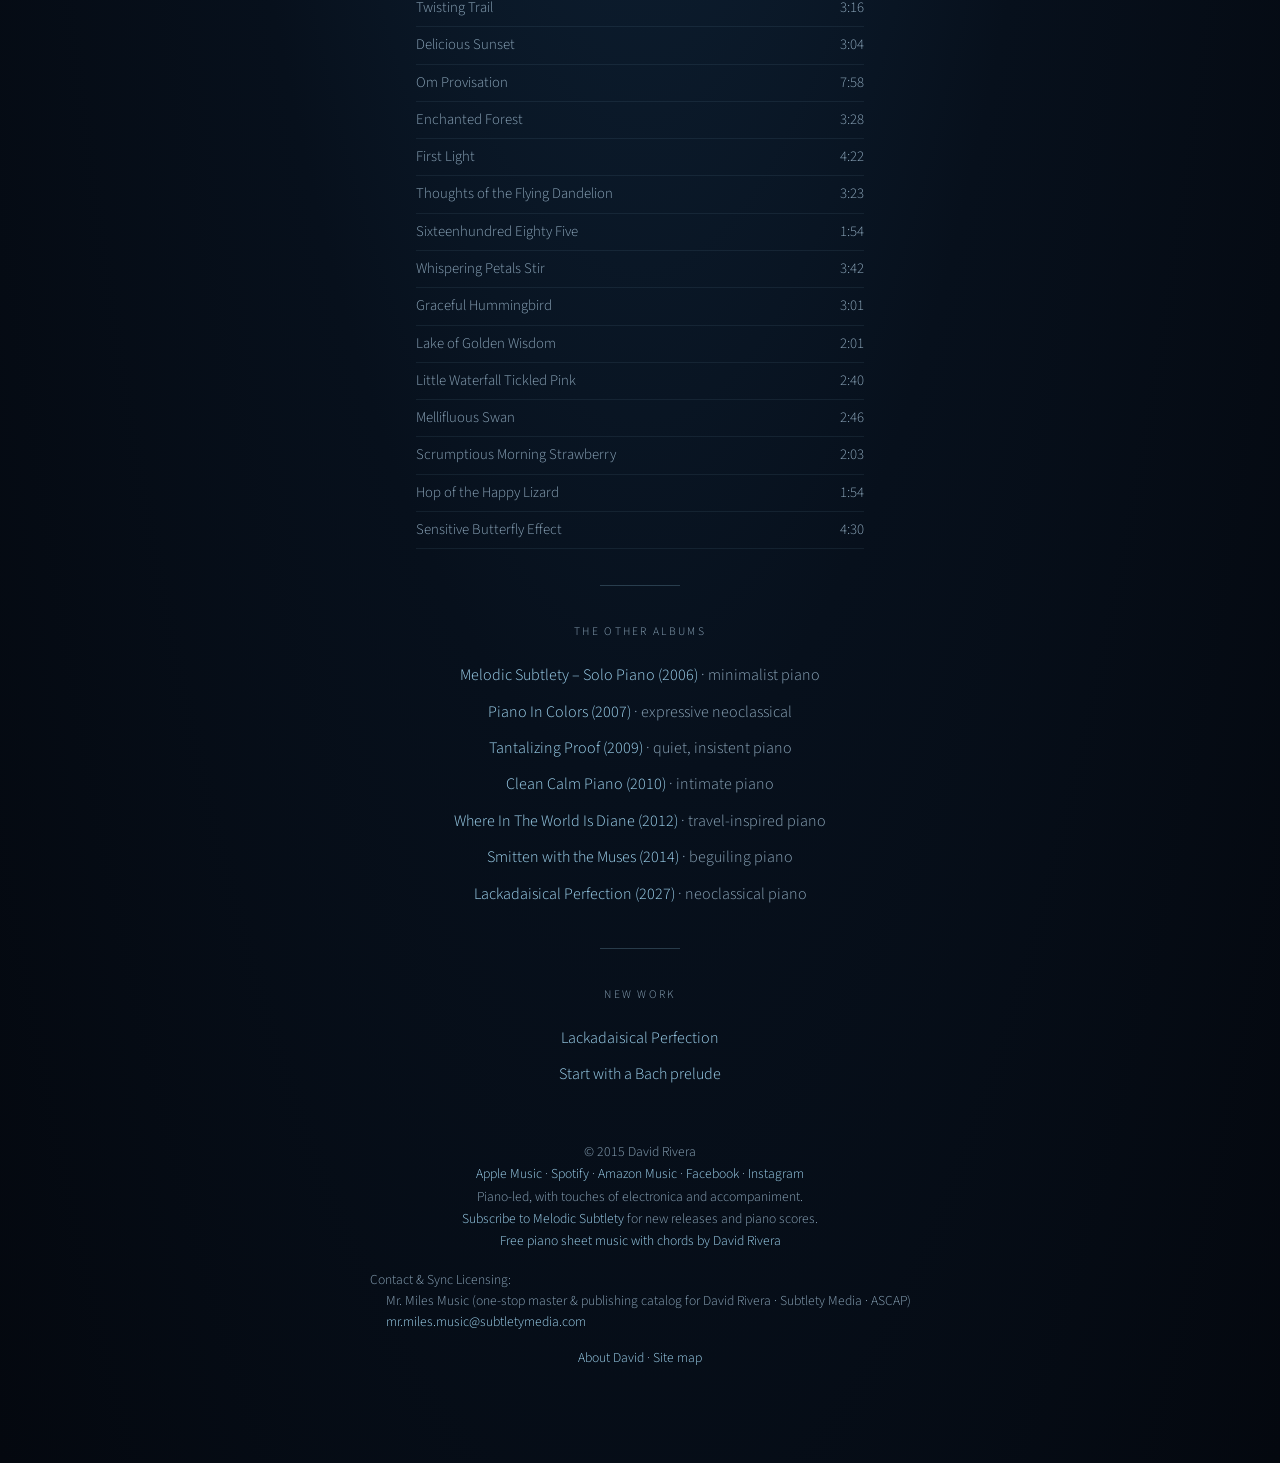
==== commit a6604187: "Add David Rivera's Amazon Music artist page beside the other follow links. Co-authored-by: DavidAlwa" ====
--- a/index.html
+++ b/index.html
@@ -53,6 +53,7 @@
       "sameAs": [
         "https://open.spotify.com/artist/5qoC4NXvjfV3cylbXALzV3",
         "https://music.apple.com/us/artist/david-rivera/1325691064",
+        "https://music.amazon.com/artists/B0HJF4T4QZ",
         "https://x.com/melodicsubtlety",
         "https://www.facebook.com/pianoincolors",
         "https://www.instagram.com/pianodavid1492/",
@@ -467,6 +468,8 @@
     ·
     <a href="https://open.spotify.com/artist/5qoC4NXvjfV3cylbXALzV3" target="_blank" rel="noopener">Spotify</a>
     ·
+    <a href="https://music.amazon.com/artists/B0HJF4T4QZ" target="_blank" rel="noopener">Amazon Music</a>
+    ·
     <a href="https://www.facebook.com/pianoincolors" target="_blank" rel="noopener" aria-label="David and his Piano on Facebook">Facebook</a>
     ·
     <a href="https://www.instagram.com/pianodavid1492/" target="_blank" rel="noopener" aria-label="David Rivera on Instagram">Instagram</a><br>
